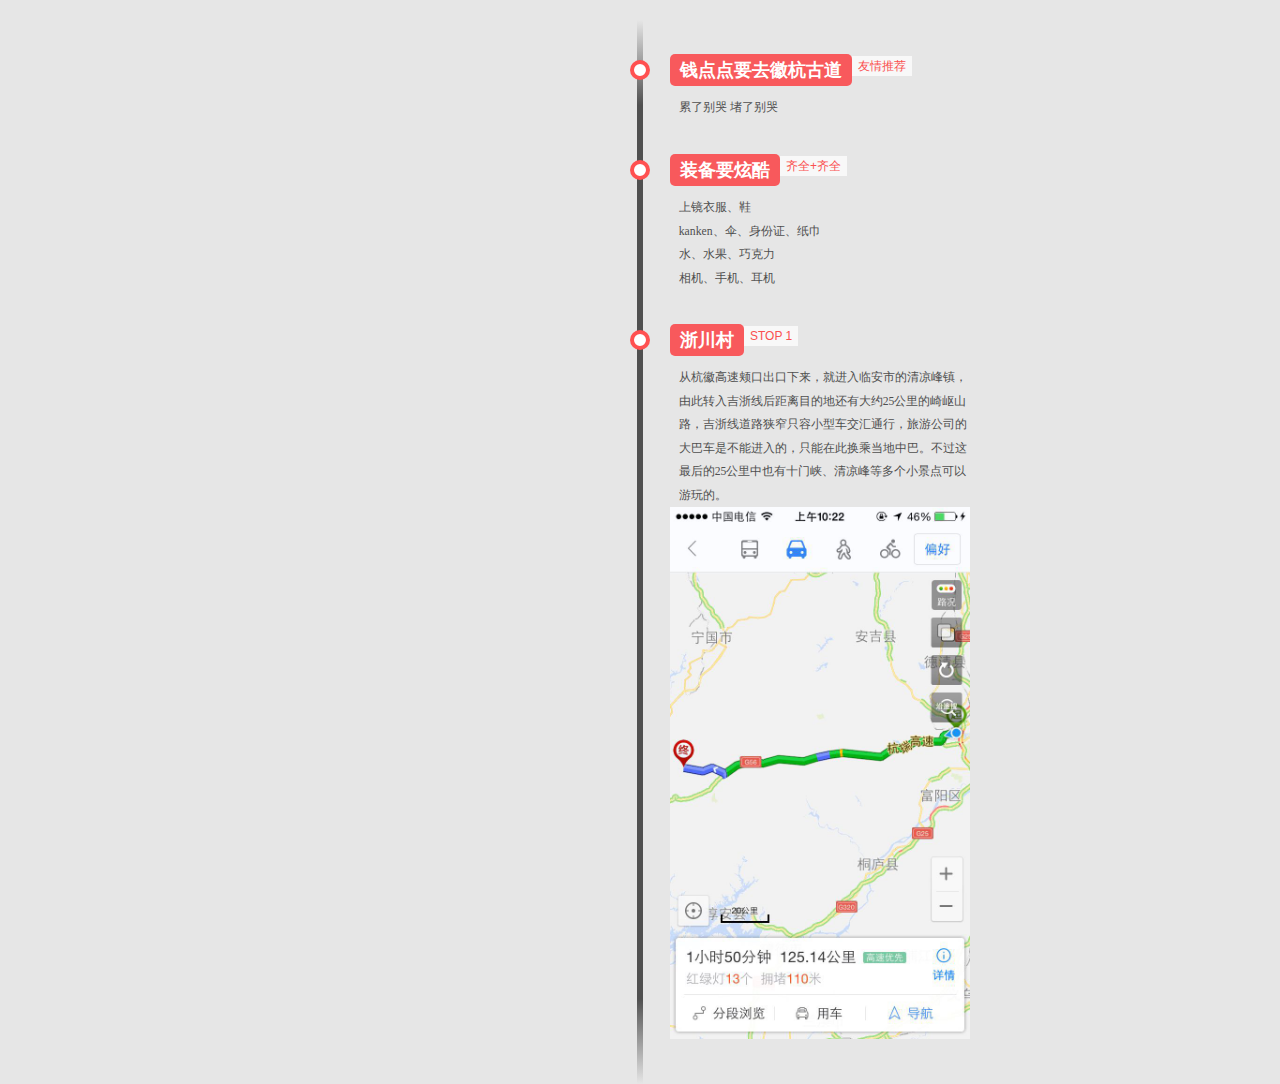
==== huihang/index.html @ 10c7ef4f "add some content" ====
<!DOCTYPE html>
<html>
<head>
    <meta charset="UTF-8">
    <meta http-equiv="Content-Type" content="text/html, charset=UTF-8"/>
    <meta name="viewport" content="width=device-width, initial-scale=1.0, maximum-scale=1.0, user-scalable=0"/>
    <meta name="apple-mobile-web-app-capable" content="yes"/>
    <meta names="apple-mobile-web-app-status-bar-style" content="black-translucent"/>
    <title>徽杭古道</title>
    <link rel="stylesheet" href="css/style.css" media="screen" type="text/css"/>
    <script src="js/iscroll.js"></script>
</head>

<body>

<!--<link href='http://fonts.googleapis.com/css?family=Open+Sans:400,300,300italic,400italic,600,600italic,700,700italic'-->
      <!--rel='stylesheet' type='text/css'>-->

<!-- The Timeline -->
<ul id="tl" class="timeline">



    <li>
        <div class="direction-r">
            <div class="flag-wrapper">
                <span class="flag">钱点点要去徽杭古道</span>
                <span class="time-wrapper"><span class="time"> 友情推荐  </span></span>
            </div>
            <div class="desc">累了别哭 堵了别哭</div>
        </div>
    </li>

    <!-- Item 1 -->
    <li>
        <div class="direction-r">
            <div class="flag-wrapper">
                <span class="flag">装备要炫酷</span>
                <span class="time-wrapper"><span class="time">齐全+齐全</span></span>
            </div>
            <div class="desc"> 
                上镜衣服、鞋<br>kanken、伞、身份证、纸巾<br>水、水果、巧克力<br>相机、手机、耳机
            </div>
        </div>
    </li>


    <li>
        <div class="direction-r">
            <div class="flag-wrapper">
                <span class="flag">浙川村</span>
                <span class="time-wrapper"><span class="time">STOP 1</span></span>
            </div>
            <div class="desc">从杭徽高速颊口出口下来，就进入临安市的清凉峰镇，由此转入吉浙线后距离目的地还有大约25公里的崎岖山路，吉浙线道路狭窄只容小型车交汇通行，旅游公司的大巴车是不能进入的，只能在此换乘当地中巴。不过这最后的25公里中也有十门峡、清凉峰等多个小景点可以游玩的。</div>
            <div class="pics"><img src="images/zhechuan.jpg"></div>
        </div>
    </li>


</ul>

</body>

<script>
    window.addEventListener('loaded',function(){
        new IScroll('#tl', {
            mouseWheel: true,
            scrollbars: true
        });
    },false)

</script>

</html>
---- huihang/css/style.css ----
body {
    margin: 0;
    padding: 0;
    background: rgb(230, 230, 230);

    color: rgb(50, 50, 50);
    font-family: 'Open Sans', sans-serif;
    font-size: 112.5%;
    line-height: 1.6em;
}

/* ================ The Timeline ================ */

.timeline {
    position: relative;
    width: 660px;
    margin: 0 auto;
    margin-top: 20px;
    padding: 1em 0;
    list-style-type: none;
}

.timeline:before {
    position: absolute;
    left: 50%;
    top: 0;
    content: ' ';
    display: block;
    width: 6px;
    height: 100%;
    margin-left: -3px;
    background: rgb(80, 80, 80);
    background: -moz-linear-gradient(top, rgba(80, 80, 80, 0) 0%, rgb(80, 80, 80) 8%, rgb(80, 80, 80) 92%, rgba(80, 80, 80, 0) 100%);
    background: -webkit-gradient(linear, left top, left bottom, color-stop(0%, rgba(30, 87, 153, 1)), color-stop(100%, rgba(125, 185, 232, 1)));
    background: -webkit-linear-gradient(top, rgba(80, 80, 80, 0) 0%, rgb(80, 80, 80) 8%, rgb(80, 80, 80) 92%, rgba(80, 80, 80, 0) 100%);
    background: -o-linear-gradient(top, rgba(80, 80, 80, 0) 0%, rgb(80, 80, 80) 8%, rgb(80, 80, 80) 92%, rgba(80, 80, 80, 0) 100%);
    background: -ms-linear-gradient(top, rgba(80, 80, 80, 0) 0%, rgb(80, 80, 80) 8%, rgb(80, 80, 80) 92%, rgba(80, 80, 80, 0) 100%);
    background: linear-gradient(to bottom, rgba(80, 80, 80, 0) 0%, rgb(80, 80, 80) 8%, rgb(80, 80, 80) 92%, rgba(80, 80, 80, 0) 100%);
}

.timeline li {
    padding: 1em 0;
}

.timeline li:after {
    content: "";
    display: block;
    height: 0;
    clear: both;
    visibility: hidden;
}

.direction-l {
    position: relative;
    width: 300px;
    float: left;
    text-align: right;
}

.direction-r {
    position: relative;
    width: 300px;
    float: right;
}

.flag-wrapper {
    position: relative;
    display: inline-block;

    text-align: center;
}

.flag {
    position: relative;
    background: rgb(248, 89, 92);
    padding: 6px 10px;
    border-radius: 5px;
    font-weight: 600;
    color:#ffffff;
    text-align: left;
}

.direction-l .flag {
}

.direction-r .flag {

}

.direction-l .flag:before,
.direction-r .flag:before {
    position: absolute;
    top: 50%;
    right: -40px;
    content: ' ';
    display: block;
    width: 12px;
    height: 12px;
    margin-top: -10px;
    background: #fff;
    border-radius: 10px;
    border: 4px solid rgb(255, 80, 80);
    z-index: 10;
}

.direction-r .flag:before {
    left: -40px;
}

.direction-l .flag:after {
    content: "";
    position: absolute;
    left: 100%;
    top: 50%;
    height: 0;
    width: 0;
    margin-top: -8px;
    border: solid transparent;
    pointer-events: none;
}

.direction-r .flag:after {
    content: "";
    position: absolute;
    right: 100%;
    top: 50%;
    height: 0;
    width: 0;
    margin-top: -8px;
    border: solid transparent;
    pointer-events: none;
}

.time-wrapper {
    display: inline;

    line-height: 1em;
    font-size: 0.66666em;
    color: rgb(250, 80, 80);
    vertical-align: middle;
}

.direction-l .time-wrapper {
    float: left;
}

.direction-r .time-wrapper {
    float: right;
}

.time {
    display: inline-block;
    padding: 4px 6px;
    background: rgb(248, 248, 248);
}

.desc {
    margin: 1em 0.75em 0 0;
    font-size: 0.65em;
    font-family:STheiti;
    color:#4F4F4F;
    line-height: 2.0em;
}


.pics img{
    width: 300px;
}

.direction-r .desc {
    margin: 1em 0 0 0.75em;
}

/* ================ Timeline Media Queries ================ */

@media screen and (max-width: 660px) {

    .timeline {
        width: 100%;
        padding: 4em 0 1em 0;
    }

    .timeline li {
        padding: 2em 0;
    }

    .direction-l,
    .direction-r {
        float: none;
        width: 100%;

        text-align: center;
    }

    .flag-wrapper {
        text-align: center;
    }

    .flag {
        background:#FF5151;
    }

    .direction-l .flag:before,
    .direction-r .flag:before {
        position: absolute;
        top: -30px;
        left: 50%;
        content: ' ';
        display: block;
        width: 12px;
        height: 12px;
        margin-left: -9px;
        background: #fff;
        border-radius: 10px;
    }

    .direction-l .flag:after,
    .direction-r .flag:after {
        content: "";
        position: absolute;
        left: 50%;
        top: -8px;
        height: 0;
        width: 0;
        margin-left: -8px;
        border: solid transparent;
        border-bottom-color: #FF5151;
        border-width: 8px;
        pointer-events: none;
    }

    .time-wrapper {
        display: block;
        position: relative;
        margin: 4px 0 0 0;
        z-index: 14;
    }

    .direction-l .time-wrapper {
        float: none;
    }

    .direction-r .time-wrapper {
        float: none;
    }

    .desc {
        position: relative;
        margin: 1em 0 0 0;
        padding: 1em;
        background: rgb(245, 245, 245);
        z-index: 15;
    }

    .direction-l .desc,
    .direction-r .desc {
        position: relative;
        margin: 1em 1em 0 1em;
        padding: 1em;

        z-index: 15;
    }

}

@media screen and (min-width: 400px) and (max-width:660px) {
    .direction-l .desc,
    .direction-r .desc {
        margin: 1em 4em 0 4em;
    }
}
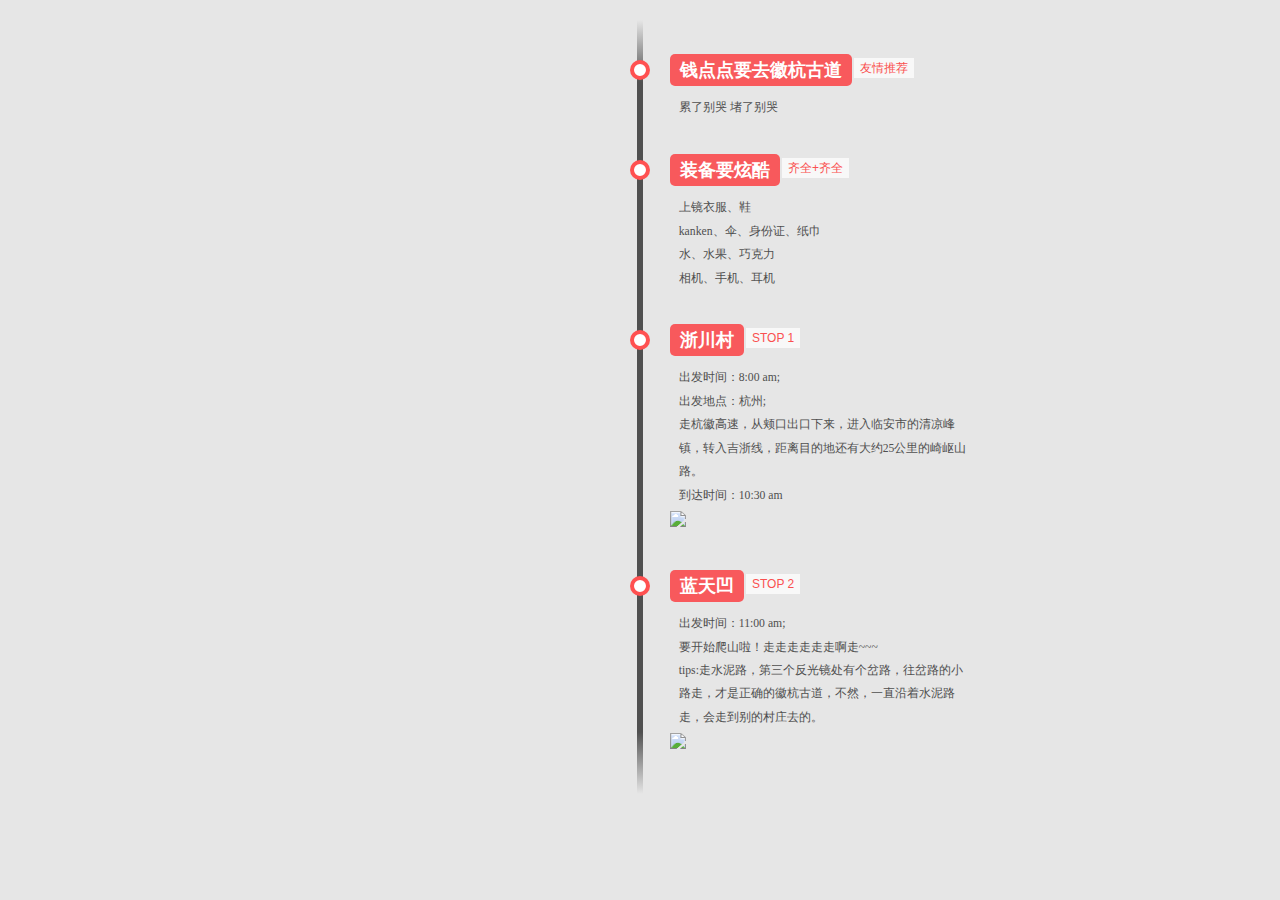
==== commit 6413ae2d: "add some content" ====
--- a/huihang/index.html
+++ b/huihang/index.html
@@ -51,12 +51,21 @@
                 <span class="flag">浙川村</span>
                 <span class="time-wrapper"><span class="time">STOP 1</span></span>
             </div>
-            <div class="desc">从杭徽高速颊口出口下来，就进入临安市的清凉峰镇，由此转入吉浙线后距离目的地还有大约25公里的崎岖山路，吉浙线道路狭窄只容小型车交汇通行，旅游公司的大巴车是不能进入的，只能在此换乘当地中巴。不过这最后的25公里中也有十门峡、清凉峰等多个小景点可以游玩的。</div>
+            <div class="desc">出发时间：8:00 am;<br>出发地点：杭州; <br> 走杭徽高速，从颊口出口下来，进入临安市的清凉峰镇，转入吉浙线，距离目的地还有大约25公里的崎岖山路。<br>到达时间：10:30 am</div>
             <div class="pics"><img src="images/zhechuan.jpg"></div>
         </div>
     </li>
 
-
+        <li>
+        <div class="direction-r">
+            <div class="flag-wrapper">
+                <span class="flag">蓝天凹</span>
+                <span class="time-wrapper"><span class="time">STOP 2</span></span>
+            </div>
+            <div class="desc">出发时间：11:00 am;<br>要开始爬山啦！走走走走走走啊走~~~<br>tips:走水泥路，第三个反光镜处有个岔路，往岔路的小路走，才是正确的徽杭古道，不然，一直沿着水泥路走，会走到别的村庄去的。</div>
+            <div class="pics"><img src="images/zhechuan.jpg"></div>
+        </div>
+    </li>
 </ul>
 
 </body>
--- a/huihang/css/style.css
+++ b/huihang/css/style.css
@@ -149,6 +149,7 @@
 }
 
 .time {
+    margin: 2px;
     display: inline-block;
     padding: 4px 6px;
     background: rgb(248, 248, 248);
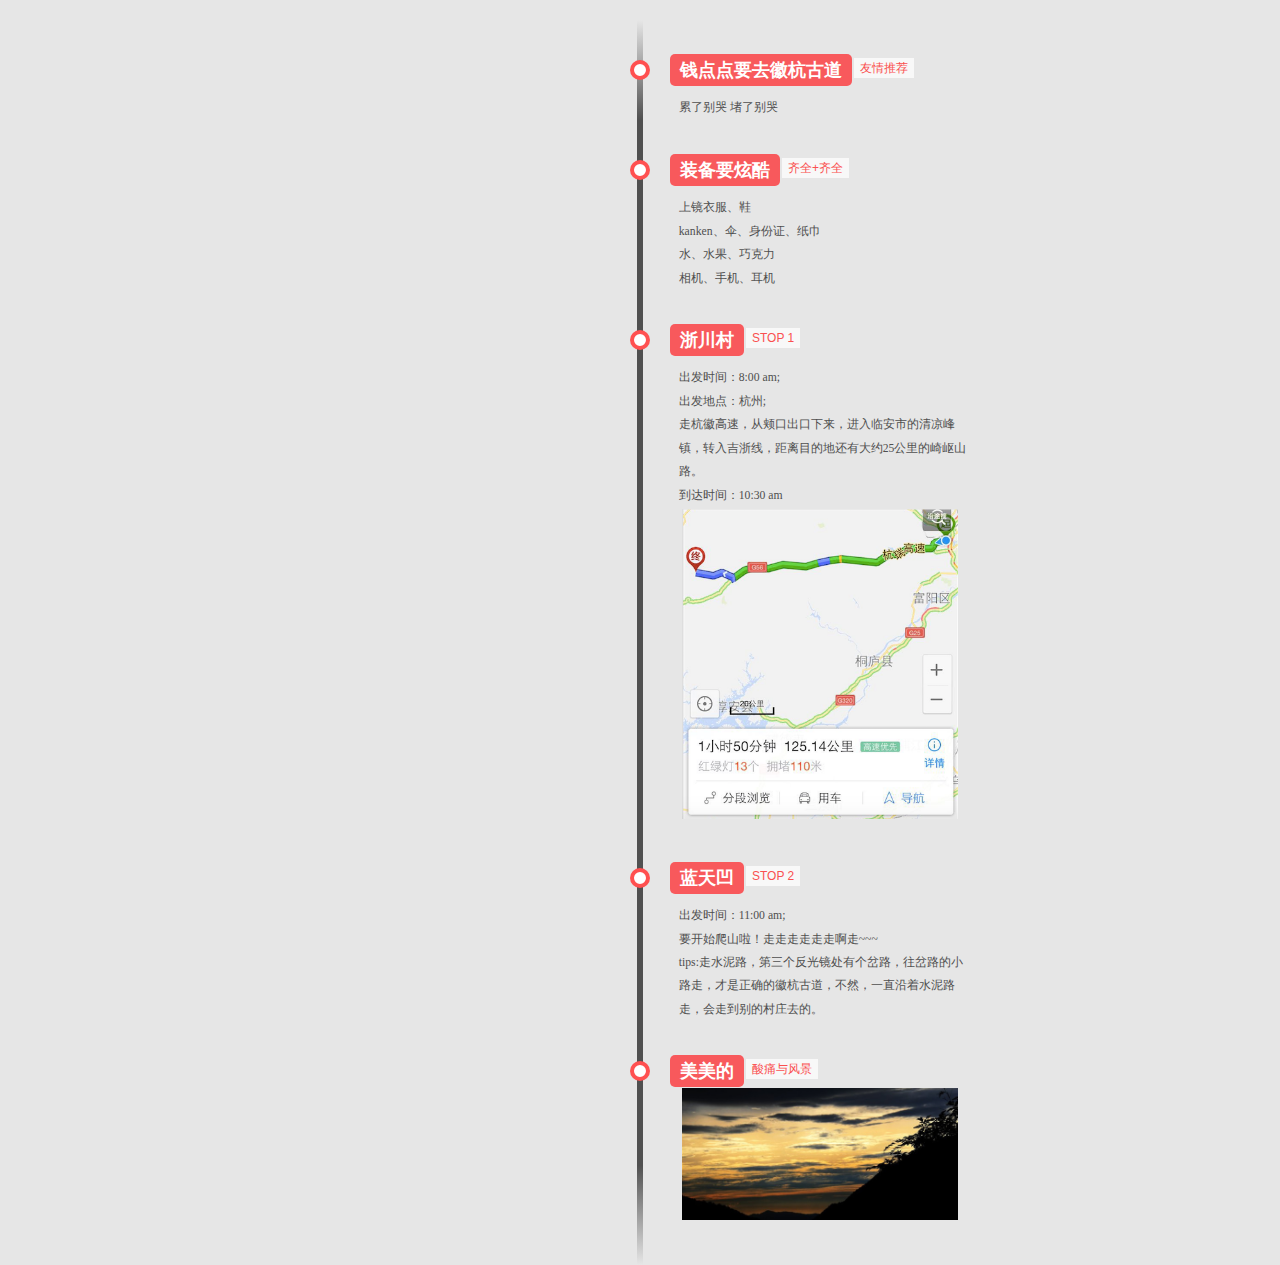
==== commit 9d65d2ed: "add pics" ====
--- a/huihang/index.html
+++ b/huihang/index.html
@@ -52,18 +52,29 @@
                 <span class="time-wrapper"><span class="time">STOP 1</span></span>
             </div>
             <div class="desc">出发时间：8:00 am;<br>出发地点：杭州; <br> 走杭徽高速，从颊口出口下来，进入临安市的清凉峰镇，转入吉浙线，距离目的地还有大约25公里的崎岖山路。<br>到达时间：10:30 am</div>
-            <div class="pics"><img src="images/zhechuan.jpg"></div>
+            <div class="pics"><img src="images/zhechuan.png">
+            </div>
         </div>
     </li>
 
-        <li>
+     <li>
         <div class="direction-r">
             <div class="flag-wrapper">
                 <span class="flag">蓝天凹</span>
                 <span class="time-wrapper"><span class="time">STOP 2</span></span>
             </div>
             <div class="desc">出发时间：11:00 am;<br>要开始爬山啦！走走走走走走啊走~~~<br>tips:走水泥路，第三个反光镜处有个岔路，往岔路的小路走，才是正确的徽杭古道，不然，一直沿着水泥路走，会走到别的村庄去的。</div>
-            <div class="pics"><img src="images/zhechuan.jpg"></div>
+
+        </div>
+    </li>
+    <li>
+        <div class="direction-r">
+            <div class="flag-wrapper">
+                <span class="flag">美美的</span>
+                <span class="time-wrapper"><span class="time">酸痛与风景</span></span>
+            </div>
+            <div class="pics"><img src="images/wKgBm03gaAjlmKpBAACmO7wzNYs63.jpeg">
+
         </div>
     </li>
 </ul>
--- a/huihang/css/style.css
+++ b/huihang/css/style.css
@@ -163,9 +163,14 @@
     line-height: 2.0em;
 }
 
+.pics{
+    position: relative;
+    margin: 2px 12px 0 12px;
+    z-index: 15;
+}
 
 .pics img{
-    width: 300px;
+    width: 100%;
 }
 
 .direction-r .desc {
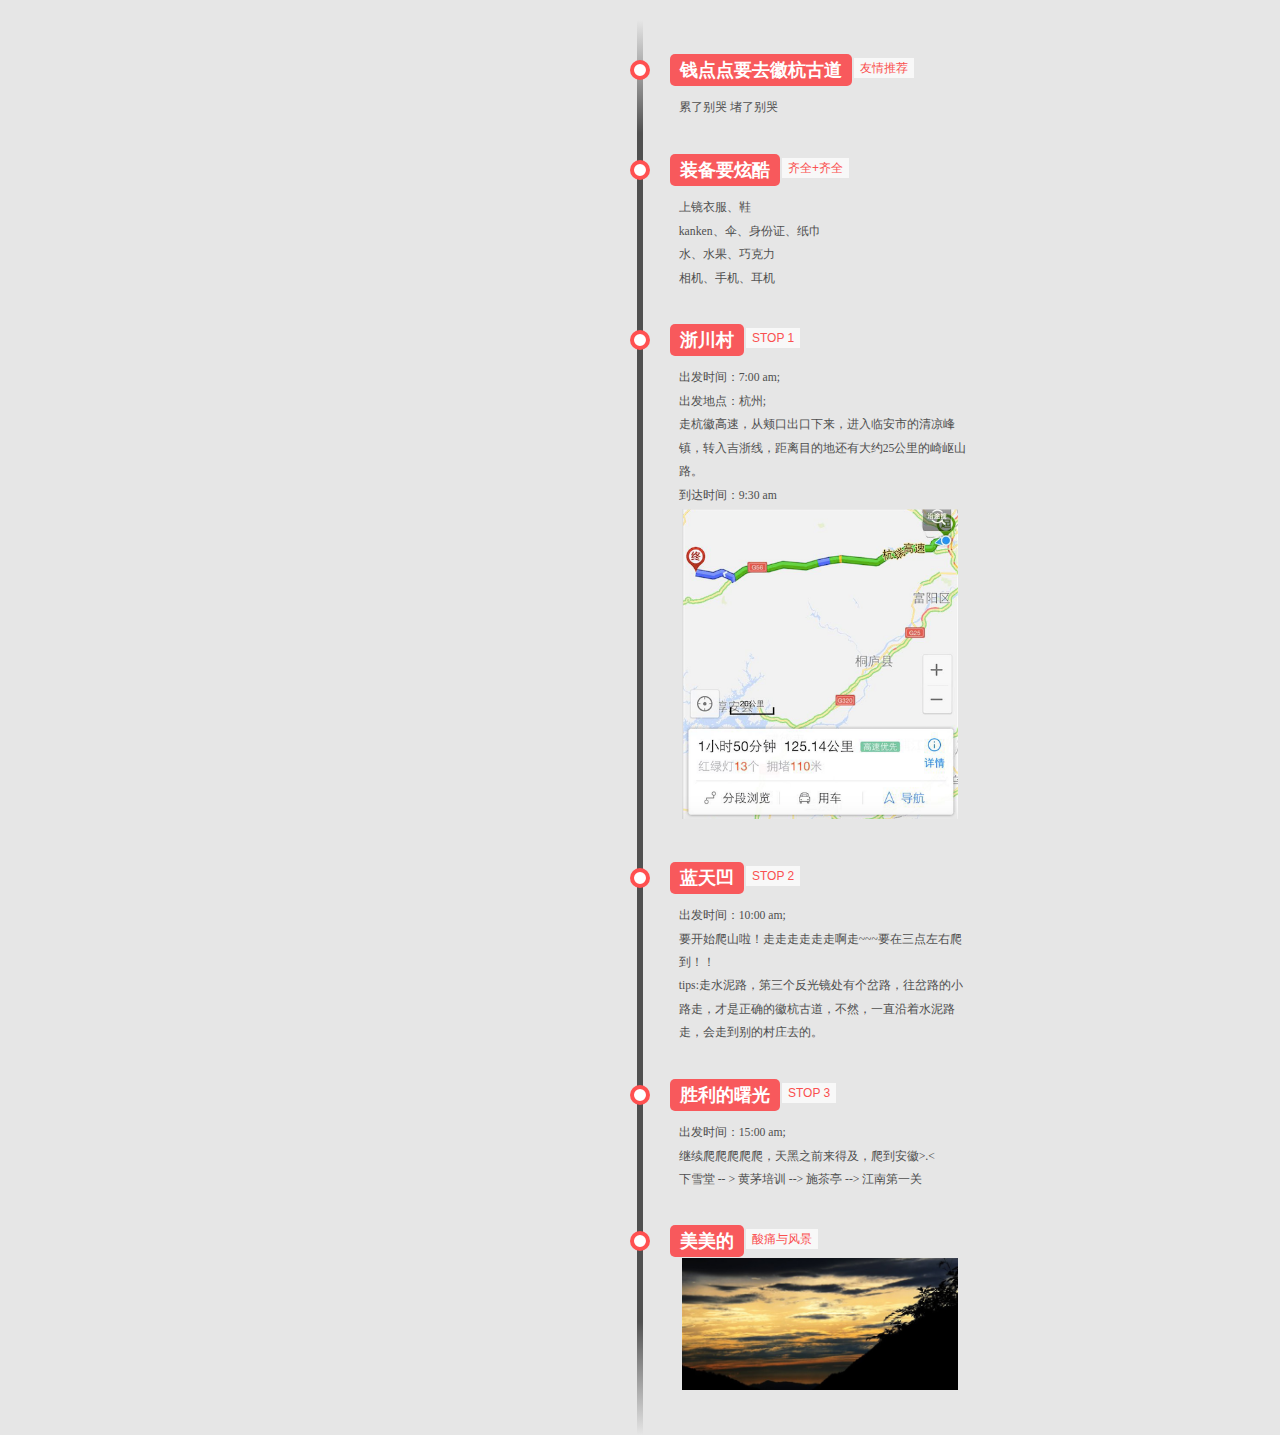
==== commit f5ccc373: "+stop3" ====
--- a/huihang/index.html
+++ b/huihang/index.html
@@ -51,7 +51,7 @@
                 <span class="flag">浙川村</span>
                 <span class="time-wrapper"><span class="time">STOP 1</span></span>
             </div>
-            <div class="desc">出发时间：8:00 am;<br>出发地点：杭州; <br> 走杭徽高速，从颊口出口下来，进入临安市的清凉峰镇，转入吉浙线，距离目的地还有大约25公里的崎岖山路。<br>到达时间：10:30 am</div>
+            <div class="desc">出发时间：7:00 am;<br>出发地点：杭州; <br> 走杭徽高速，从颊口出口下来，进入临安市的清凉峰镇，转入吉浙线，距离目的地还有大约25公里的崎岖山路。<br>到达时间：9:30 am</div>
             <div class="pics"><img src="images/zhechuan.png">
             </div>
         </div>
@@ -63,10 +63,23 @@
                 <span class="flag">蓝天凹</span>
                 <span class="time-wrapper"><span class="time">STOP 2</span></span>
             </div>
-            <div class="desc">出发时间：11:00 am;<br>要开始爬山啦！走走走走走走啊走~~~<br>tips:走水泥路，第三个反光镜处有个岔路，往岔路的小路走，才是正确的徽杭古道，不然，一直沿着水泥路走，会走到别的村庄去的。</div>
+            <div class="desc">出发时间：10:00 am;<br>要开始爬山啦！走走走走走走啊走~~~要在三点左右爬到！！<br>tips:走水泥路，第三个反光镜处有个岔路，往岔路的小路走，才是正确的徽杭古道，不然，一直沿着水泥路走，会走到别的村庄去的。</div>
+
+        </div>
+
+    </li>
+
+         <li>
+        <div class="direction-r">
+            <div class="flag-wrapper">
+                <span class="flag">胜利的曙光</span>
+                <span class="time-wrapper"><span class="time">STOP 3</span></span>
+            </div>
+            <div class="desc">出发时间：15:00 am;<br>继续爬爬爬爬爬，天黑之前来得及，爬到安徽>.<<br>下雪堂 -- > 黄茅培训 --> 施茶亭 --> 江南第一关 </div>
 
         </div>
     </li>
+
     <li>
         <div class="direction-r">
             <div class="flag-wrapper">
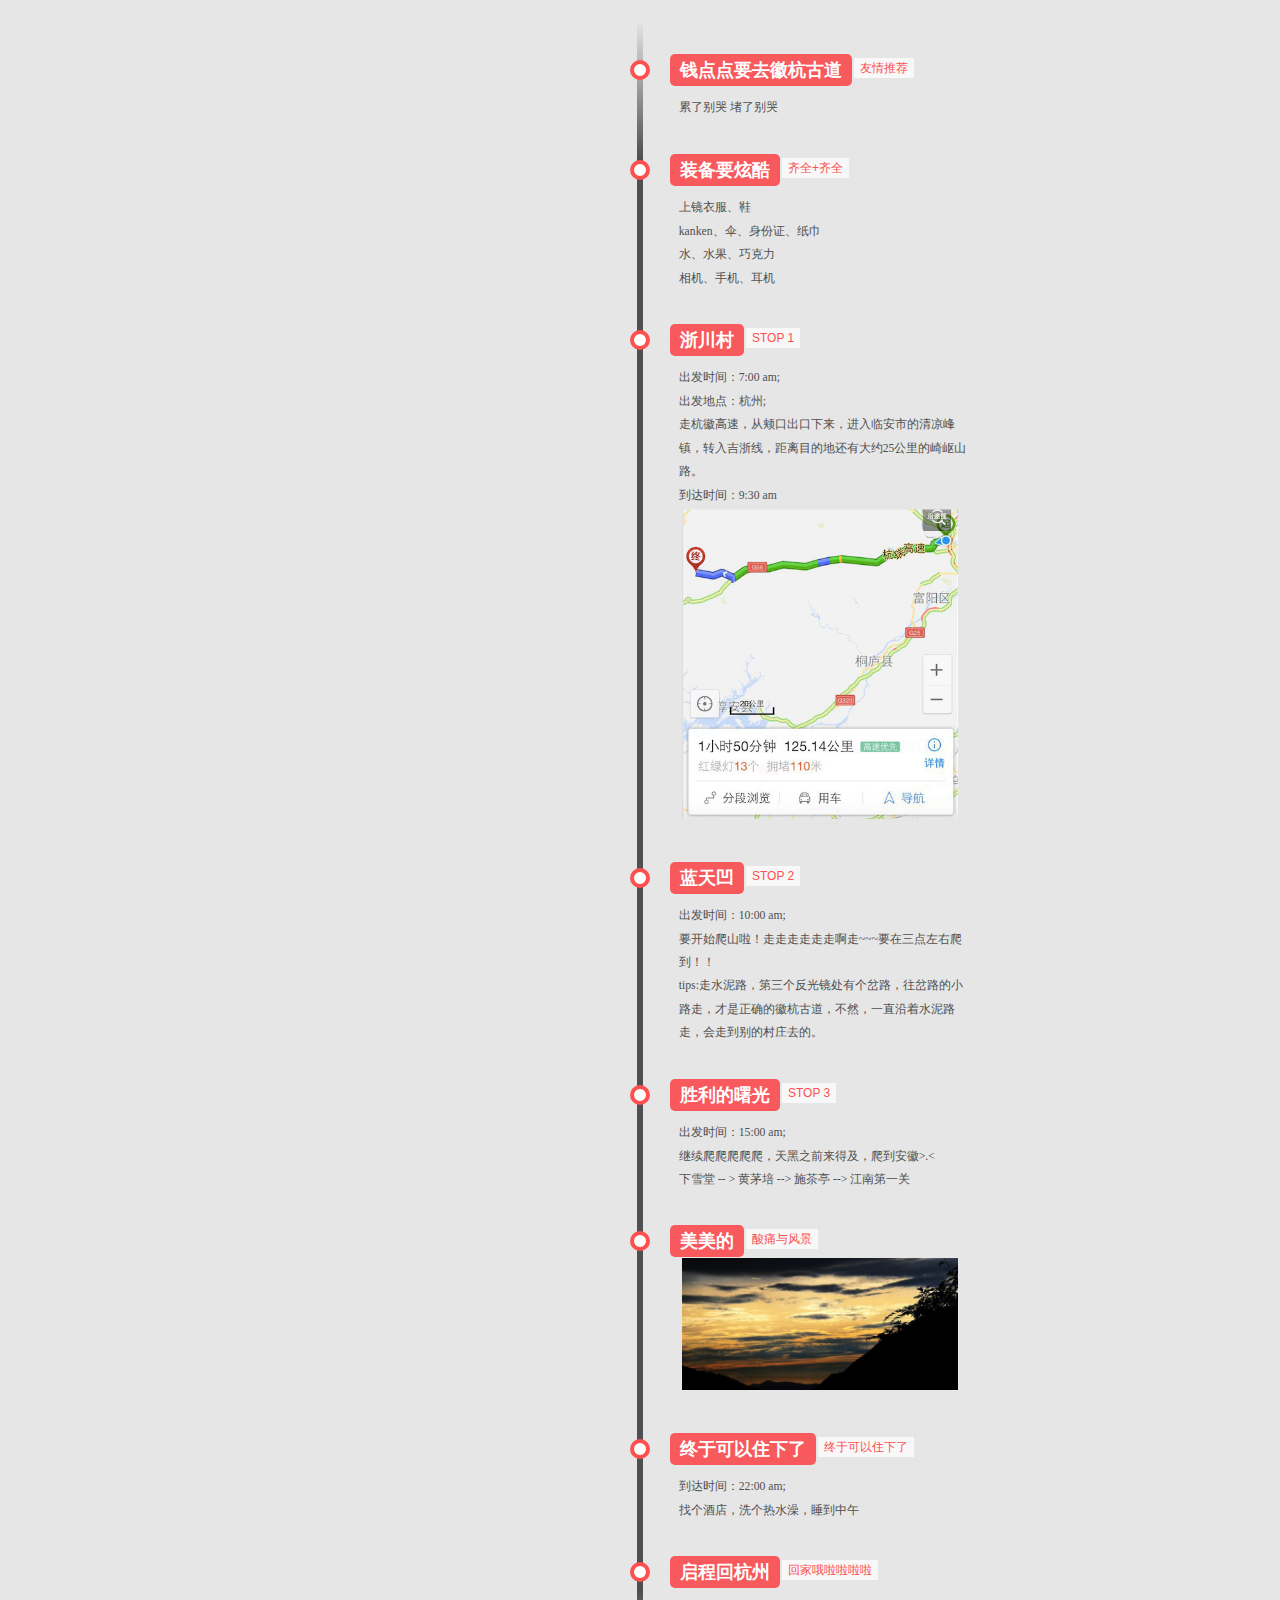
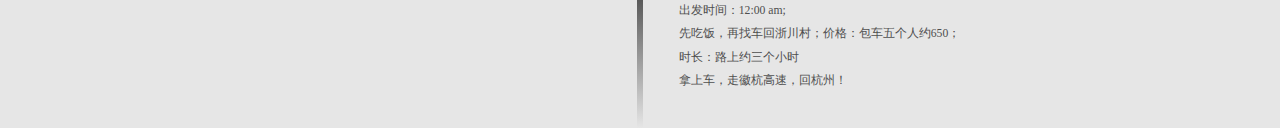
==== commit c280f53d: "finish the content" ====
--- a/huihang/index.html
+++ b/huihang/index.html
@@ -75,7 +75,7 @@
                 <span class="flag">胜利的曙光</span>
                 <span class="time-wrapper"><span class="time">STOP 3</span></span>
             </div>
-            <div class="desc">出发时间：15:00 am;<br>继续爬爬爬爬爬，天黑之前来得及，爬到安徽>.<<br>下雪堂 -- > 黄茅培训 --> 施茶亭 --> 江南第一关 </div>
+            <div class="desc">出发时间：15:00 am;<br>继续爬爬爬爬爬，天黑之前来得及，爬到安徽>.<<br>下雪堂 -- > 黄茅培 --> 施茶亭 --> 江南第一关 </div>
 
         </div>
     </li>
@@ -87,7 +87,27 @@
                 <span class="time-wrapper"><span class="time">酸痛与风景</span></span>
             </div>
             <div class="pics"><img src="images/wKgBm03gaAjlmKpBAACmO7wzNYs63.jpeg">
+            </div>
+        </div>
+    </li>
 
+    <li>
+        <div class="direction-r">
+            <div class="flag-wrapper">
+                <span class="flag">终于可以住下了</span>
+                <span class="time-wrapper"><span class="time">终于可以住下了</span></span>
+            </div>
+           <div class="desc">到达时间：22:00 am;<br>找个酒店，洗个热水澡，睡到中午</div>
+        </div>
+    </li>
+
+    <li>
+        <div class="direction-r">
+            <div class="flag-wrapper">
+                <span class="flag">启程回杭州</span>
+                <span class="time-wrapper"><span class="time">回家哦啦啦啦啦</span></span>
+            </div>
+           <div class="desc">出发时间：12:00 am;<br>先吃饭，再找车回浙川村；价格：包车五个人约650；时长：路上约三个小时<br>拿上车，走徽杭高速，回杭州！</div>
         </div>
     </li>
 </ul>
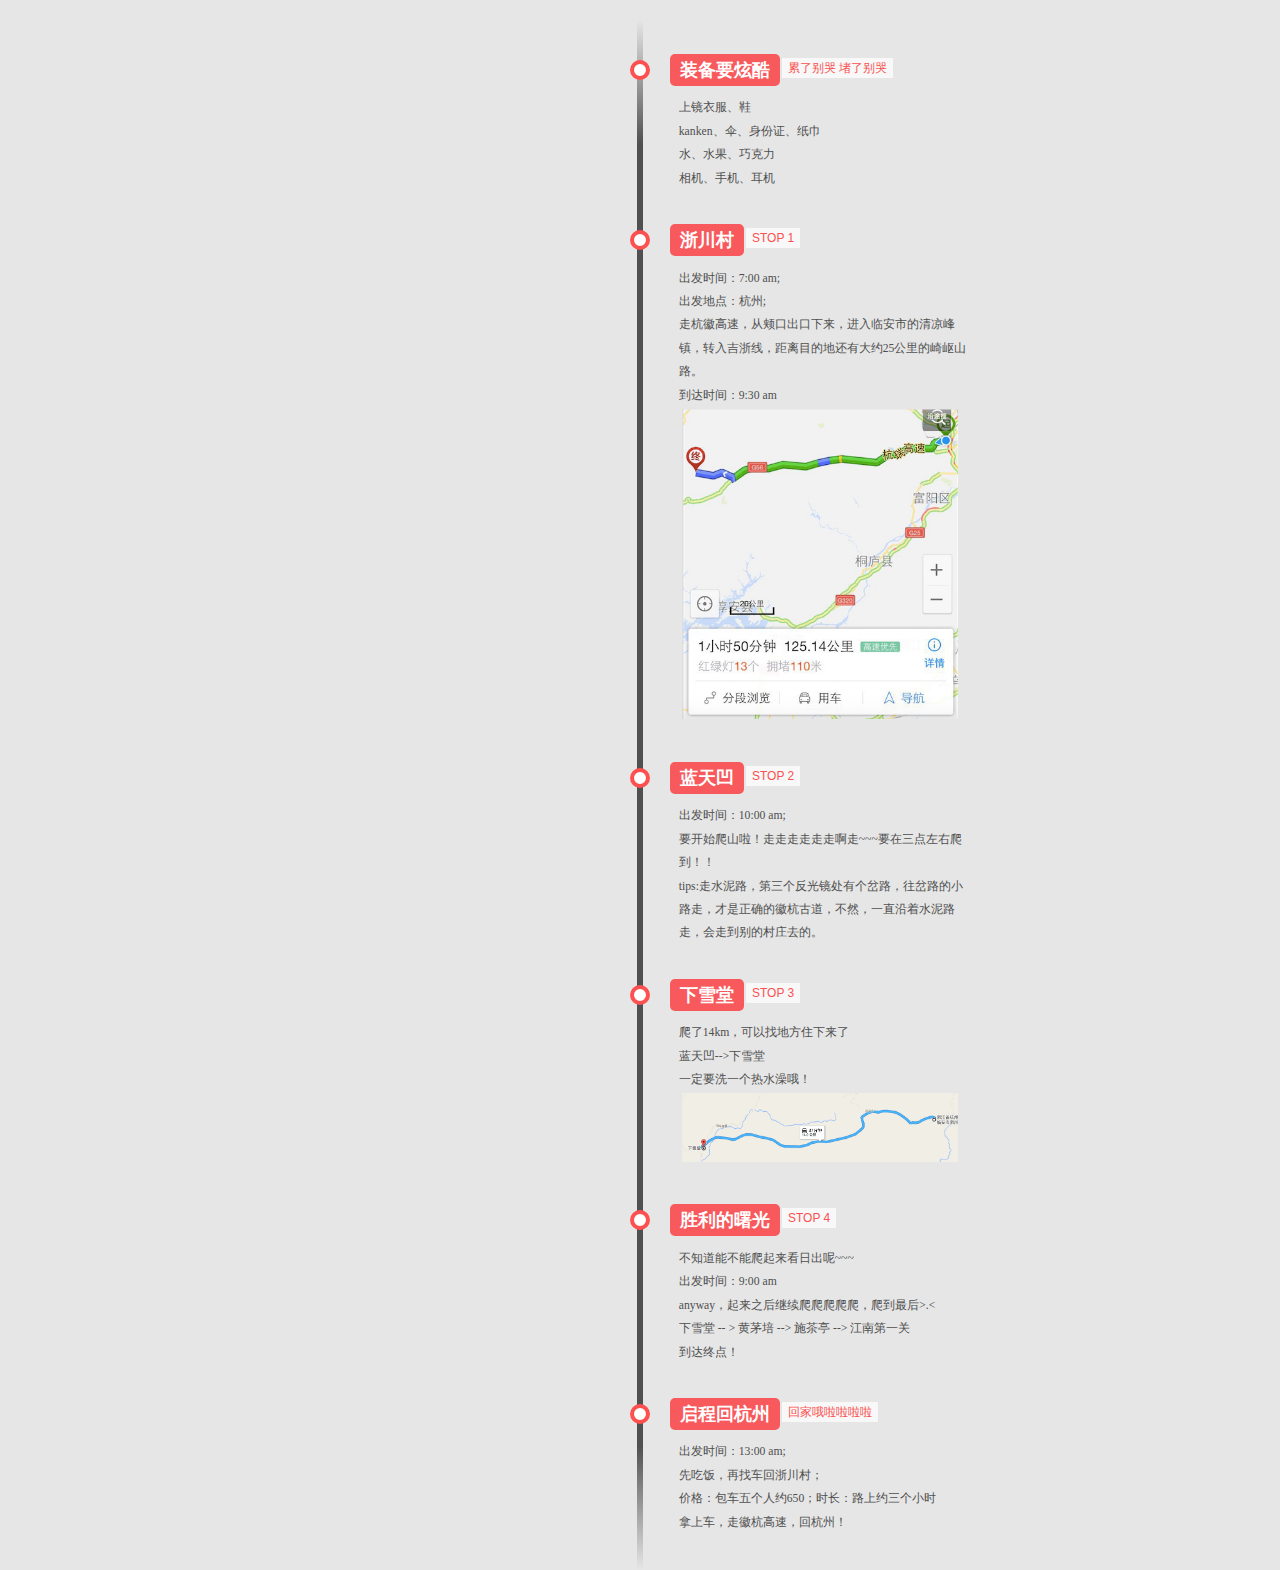
==== commit a3eb86f3: "finish" ====
--- a/huihang/index.html
+++ b/huihang/index.html
@@ -6,7 +6,7 @@
     <meta name="viewport" content="width=device-width, initial-scale=1.0, maximum-scale=1.0, user-scalable=0"/>
     <meta name="apple-mobile-web-app-capable" content="yes"/>
     <meta names="apple-mobile-web-app-status-bar-style" content="black-translucent"/>
-    <title>徽杭古道</title>
+    <title>钱点点要去徽杭古道</title>
     <link rel="stylesheet" href="css/style.css" media="screen" type="text/css"/>
     <script src="js/iscroll.js"></script>
 </head>
@@ -19,24 +19,12 @@
 <!-- The Timeline -->
 <ul id="tl" class="timeline">
 
-
-
-    <li>
-        <div class="direction-r">
-            <div class="flag-wrapper">
-                <span class="flag">钱点点要去徽杭古道</span>
-                <span class="time-wrapper"><span class="time"> 友情推荐  </span></span>
-            </div>
-            <div class="desc">累了别哭 堵了别哭</div>
-        </div>
-    </li>
-
     <!-- Item 1 -->
     <li>
         <div class="direction-r">
             <div class="flag-wrapper">
                 <span class="flag">装备要炫酷</span>
-                <span class="time-wrapper"><span class="time">齐全+齐全</span></span>
+                <span class="time-wrapper"><span class="time">累了别哭 堵了别哭</span></span>
             </div>
             <div class="desc"> 
                 上镜衣服、鞋<br>kanken、伞、身份证、纸巾<br>水、水果、巧克力<br>相机、手机、耳机
@@ -72,34 +60,27 @@
          <li>
         <div class="direction-r">
             <div class="flag-wrapper">
-                <span class="flag">胜利的曙光</span>
+                <span class="flag">下雪堂</span>
                 <span class="time-wrapper"><span class="time">STOP 3</span></span>
             </div>
-            <div class="desc">出发时间：15:00 am;<br>继续爬爬爬爬爬，天黑之前来得及，爬到安徽>.<<br>下雪堂 -- > 黄茅培 --> 施茶亭 --> 江南第一关 </div>
+            <div class="desc">爬了14km，可以找地方住下来了<br>蓝天凹-->下雪堂<br>一定要洗一个热水澡哦！</div>
+            <div class="pics"><img src="images/eedfc7f946783153262be9696f34e809.png">
+        </div>
+    
+    </li>
+       </li>
+
+         <li>
+        <div class="direction-r">
+            <div class="flag-wrapper">
+                <span class="flag">胜利的曙光</span>
+                <span class="time-wrapper"><span class="time">STOP 4</span></span>
+            </div>
+            <div class="desc">不知道能不能爬起来看日出呢~~~<br>出发时间：9:00 am<br>anyway，起来之后继续爬爬爬爬爬，爬到最后>.<<br>下雪堂 -- > 黄茅培 --> 施茶亭 --> 江南第一关 <br>到达终点！</div>
 
         </div>
     </li>
 
-    <li>
-        <div class="direction-r">
-            <div class="flag-wrapper">
-                <span class="flag">美美的</span>
-                <span class="time-wrapper"><span class="time">酸痛与风景</span></span>
-            </div>
-            <div class="pics"><img src="images/wKgBm03gaAjlmKpBAACmO7wzNYs63.jpeg">
-            </div>
-        </div>
-    </li>
-
-    <li>
-        <div class="direction-r">
-            <div class="flag-wrapper">
-                <span class="flag">终于可以住下了</span>
-                <span class="time-wrapper"><span class="time">终于可以住下了</span></span>
-            </div>
-           <div class="desc">到达时间：22:00 am;<br>找个酒店，洗个热水澡，睡到中午</div>
-        </div>
-    </li>
 
     <li>
         <div class="direction-r">
@@ -107,7 +88,7 @@
                 <span class="flag">启程回杭州</span>
                 <span class="time-wrapper"><span class="time">回家哦啦啦啦啦</span></span>
             </div>
-           <div class="desc">出发时间：12:00 am;<br>先吃饭，再找车回浙川村；价格：包车五个人约650；时长：路上约三个小时<br>拿上车，走徽杭高速，回杭州！</div>
+           <div class="desc">出发时间：13:00 am;<br>先吃饭，再找车回浙川村；<br>价格：包车五个人约650；时长：路上约三个小时<br>拿上车，走徽杭高速，回杭州！</div>
         </div>
     </li>
 </ul>
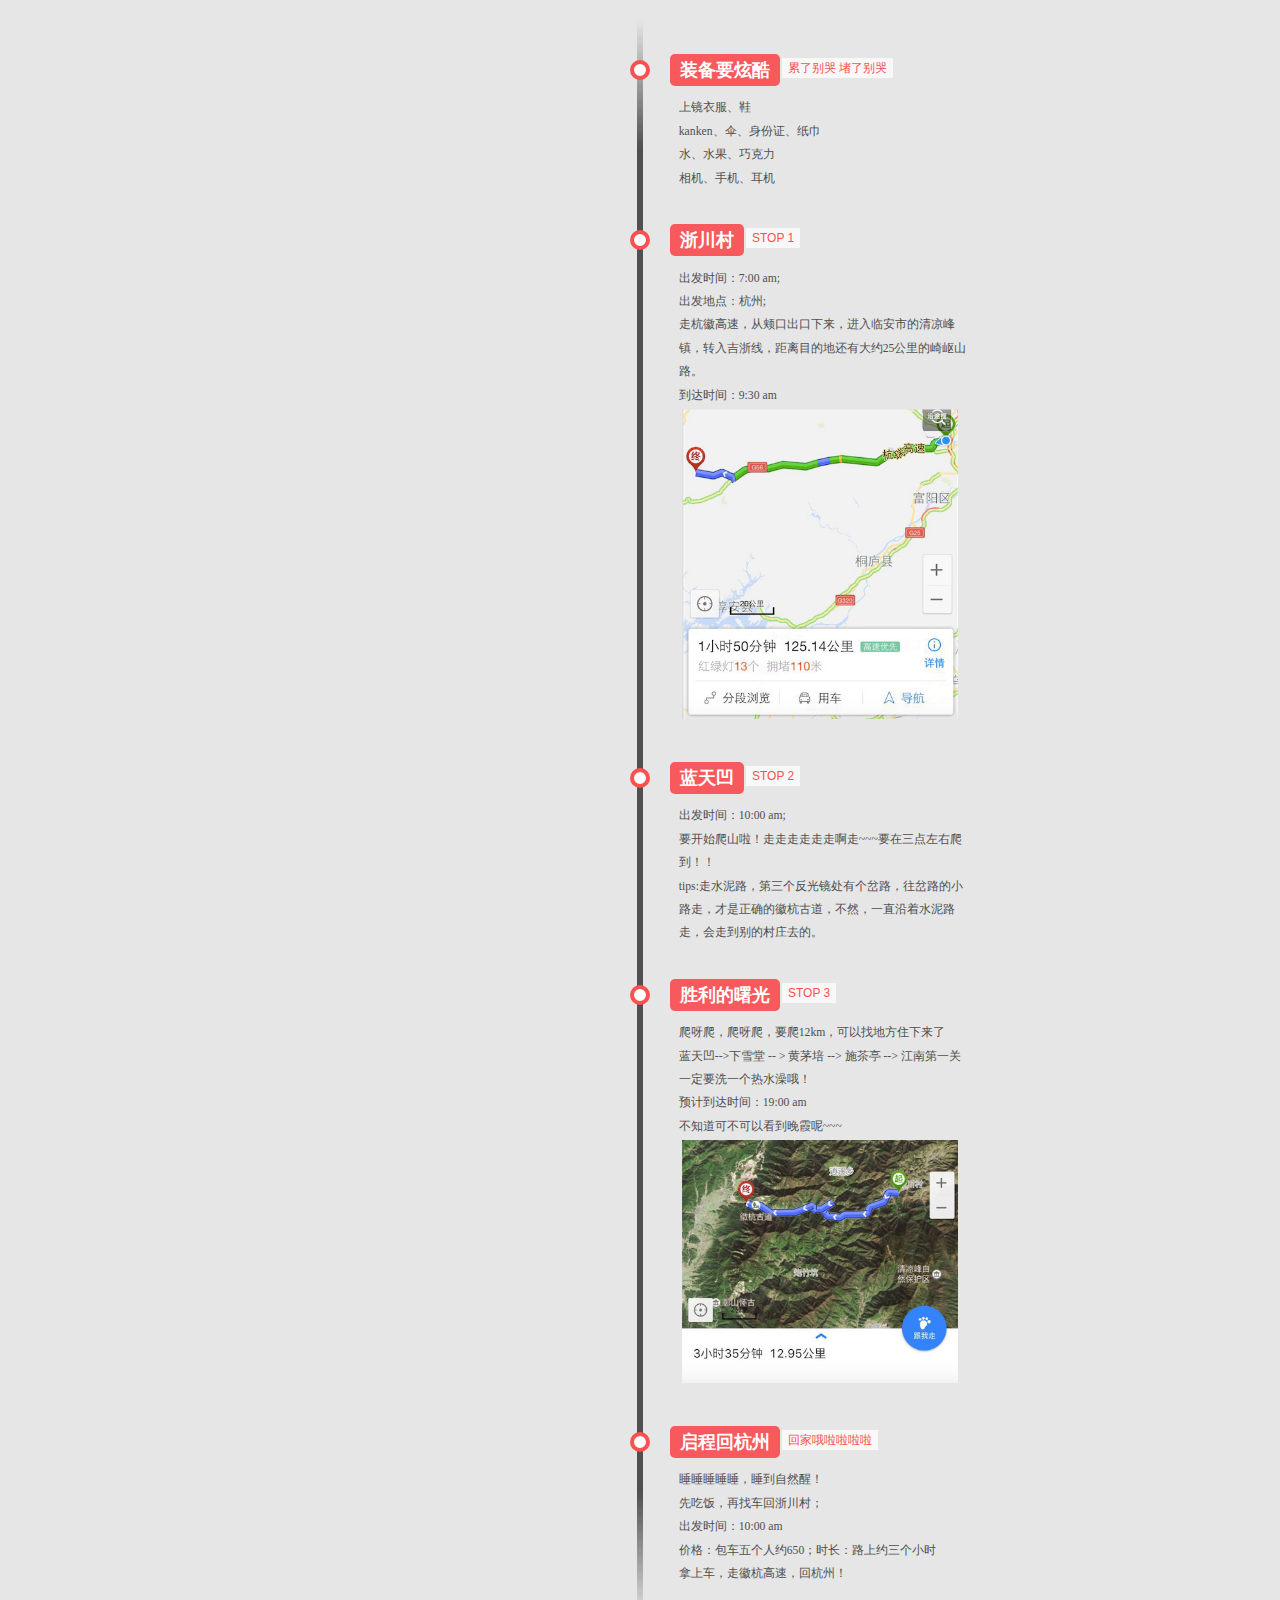
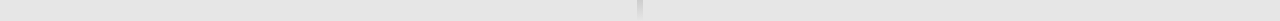
==== commit 7c9231d1: "change map style" ====
--- a/huihang/index.html
+++ b/huihang/index.html
@@ -60,26 +60,12 @@
          <li>
         <div class="direction-r">
             <div class="flag-wrapper">
-                <span class="flag">下雪堂</span>
+                <span class="flag">胜利的曙光</span>
                 <span class="time-wrapper"><span class="time">STOP 3</span></span>
             </div>
-            <div class="desc">爬了14km，可以找地方住下来了<br>蓝天凹-->下雪堂<br>一定要洗一个热水澡哦！</div>
+            <div class="desc">爬呀爬，爬呀爬，要爬12km，可以找地方住下来了<br>蓝天凹-->下雪堂 -- > 黄茅培 --> 施茶亭 --> 江南第一关<br>一定要洗一个热水澡哦！<br>预计到达时间：19:00 am<br>不知道可不可以看到晚霞呢~~~</div>
             <div class="pics"><img src="images/eedfc7f946783153262be9696f34e809.png">
         </div>
-    
-    </li>
-       </li>
-
-         <li>
-        <div class="direction-r">
-            <div class="flag-wrapper">
-                <span class="flag">胜利的曙光</span>
-                <span class="time-wrapper"><span class="time">STOP 4</span></span>
-            </div>
-            <div class="desc">不知道能不能爬起来看日出呢~~~<br>出发时间：9:00 am<br>anyway，起来之后继续爬爬爬爬爬，爬到最后>.<<br>下雪堂 -- > 黄茅培 --> 施茶亭 --> 江南第一关 <br>到达终点！</div>
-
-        </div>
-    </li>
 
 
     <li>
@@ -88,7 +74,7 @@
                 <span class="flag">启程回杭州</span>
                 <span class="time-wrapper"><span class="time">回家哦啦啦啦啦</span></span>
             </div>
-           <div class="desc">出发时间：13:00 am;<br>先吃饭，再找车回浙川村；<br>价格：包车五个人约650；时长：路上约三个小时<br>拿上车，走徽杭高速，回杭州！</div>
+           <div class="desc">睡睡睡睡睡，睡到自然醒！<br>先吃饭，再找车回浙川村；<br>出发时间：10:00 am<br>价格：包车五个人约650；时长：路上约三个小时<br>拿上车，走徽杭高速，回杭州！</div>
         </div>
     </li>
 </ul>
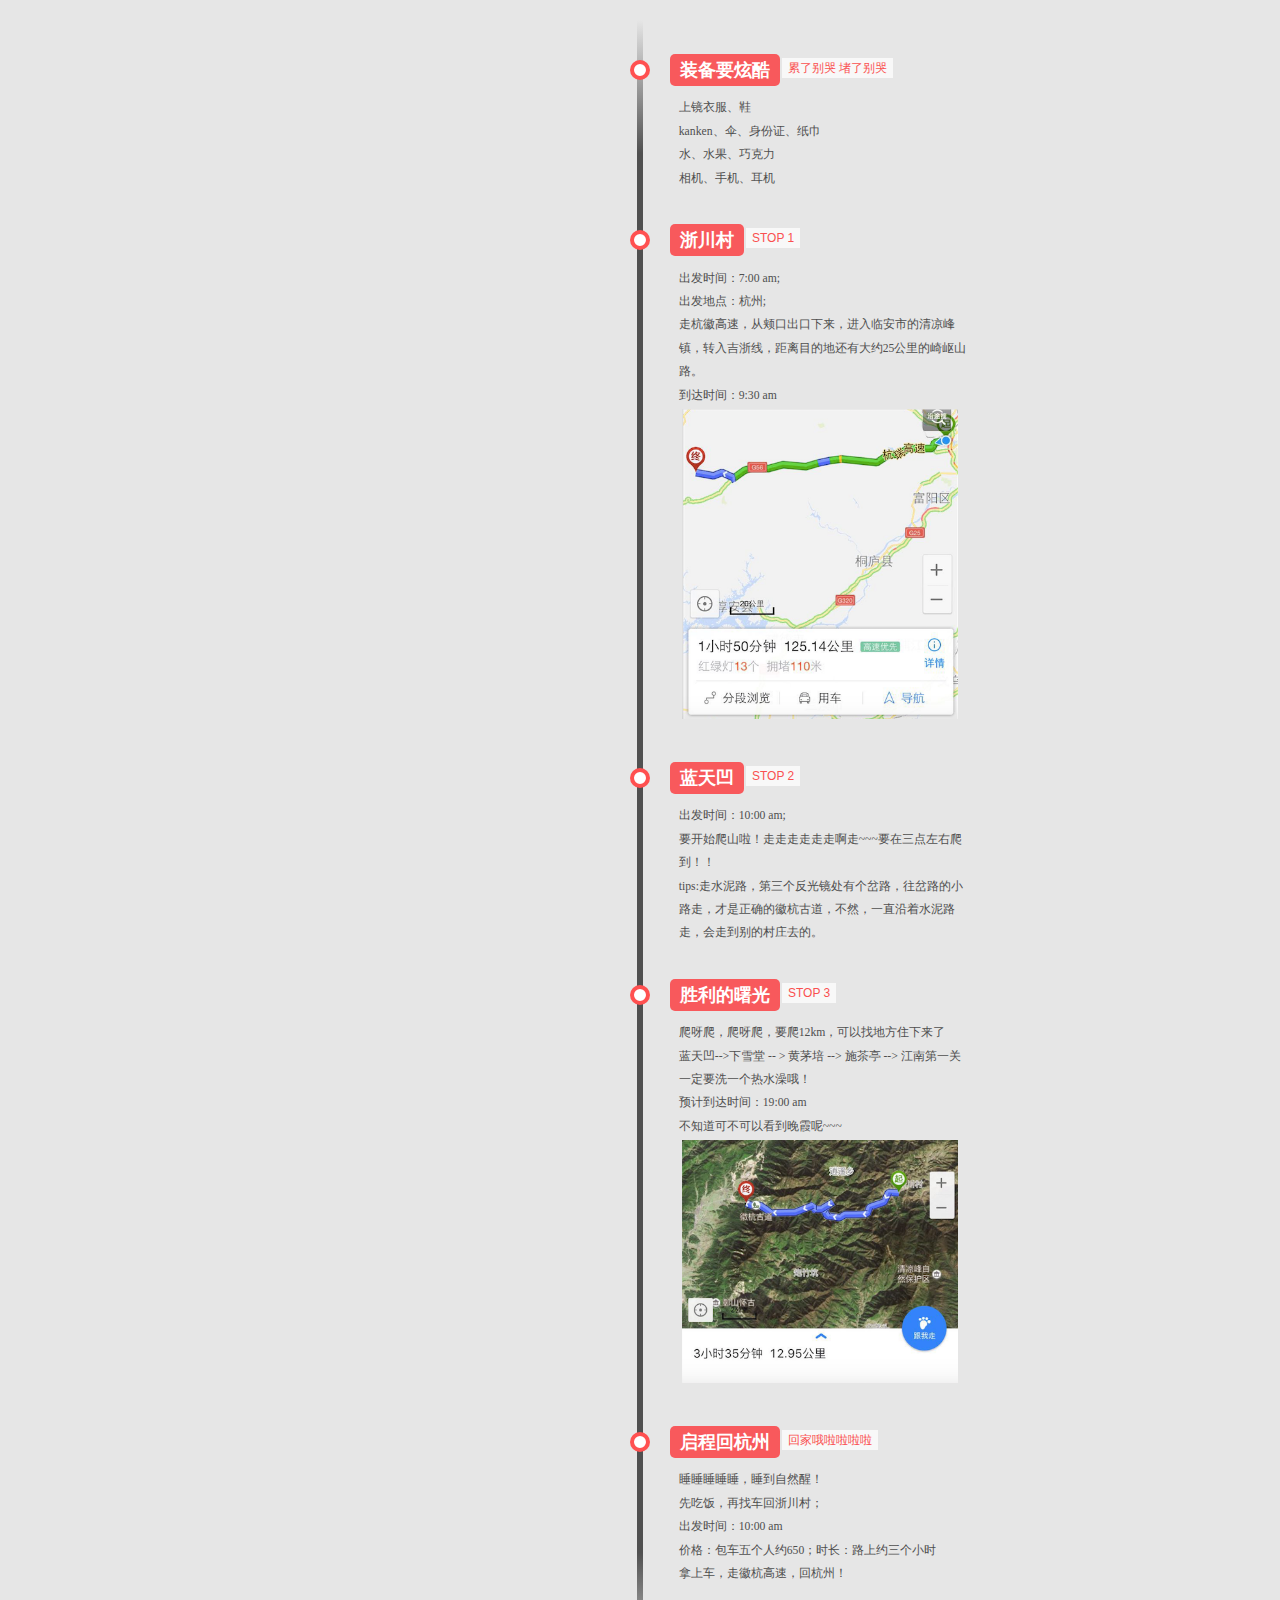
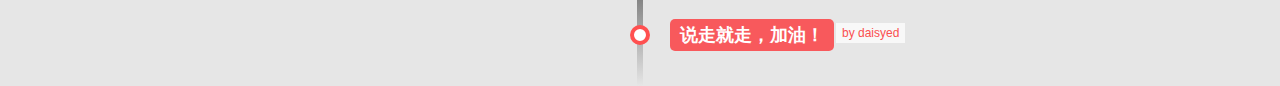
==== commit 64f549e7: "add auther" ====
--- a/huihang/index.html
+++ b/huihang/index.html
@@ -6,7 +6,7 @@
     <meta name="viewport" content="width=device-width, initial-scale=1.0, maximum-scale=1.0, user-scalable=0"/>
     <meta name="apple-mobile-web-app-capable" content="yes"/>
     <meta names="apple-mobile-web-app-status-bar-style" content="black-translucent"/>
-    <title>钱点点要去徽杭古道</title>
+    <title>钱点点 x 徽杭古道</title>
     <link rel="stylesheet" href="css/style.css" media="screen" type="text/css"/>
     <script src="js/iscroll.js"></script>
 </head>
@@ -77,6 +77,16 @@
            <div class="desc">睡睡睡睡睡，睡到自然醒！<br>先吃饭，再找车回浙川村；<br>出发时间：10:00 am<br>价格：包车五个人约650；时长：路上约三个小时<br>拿上车，走徽杭高速，回杭州！</div>
         </div>
     </li>
+
+        <li>
+        <div class="direction-r">
+            <div class="flag-wrapper">
+                <span class="flag">说走就走，加油！</span>
+                <span class="time-wrapper"><span class="time">by daisyed</span></span>
+            </div>
+        </div>
+    </li>
+
 </ul>
 
 </body>
